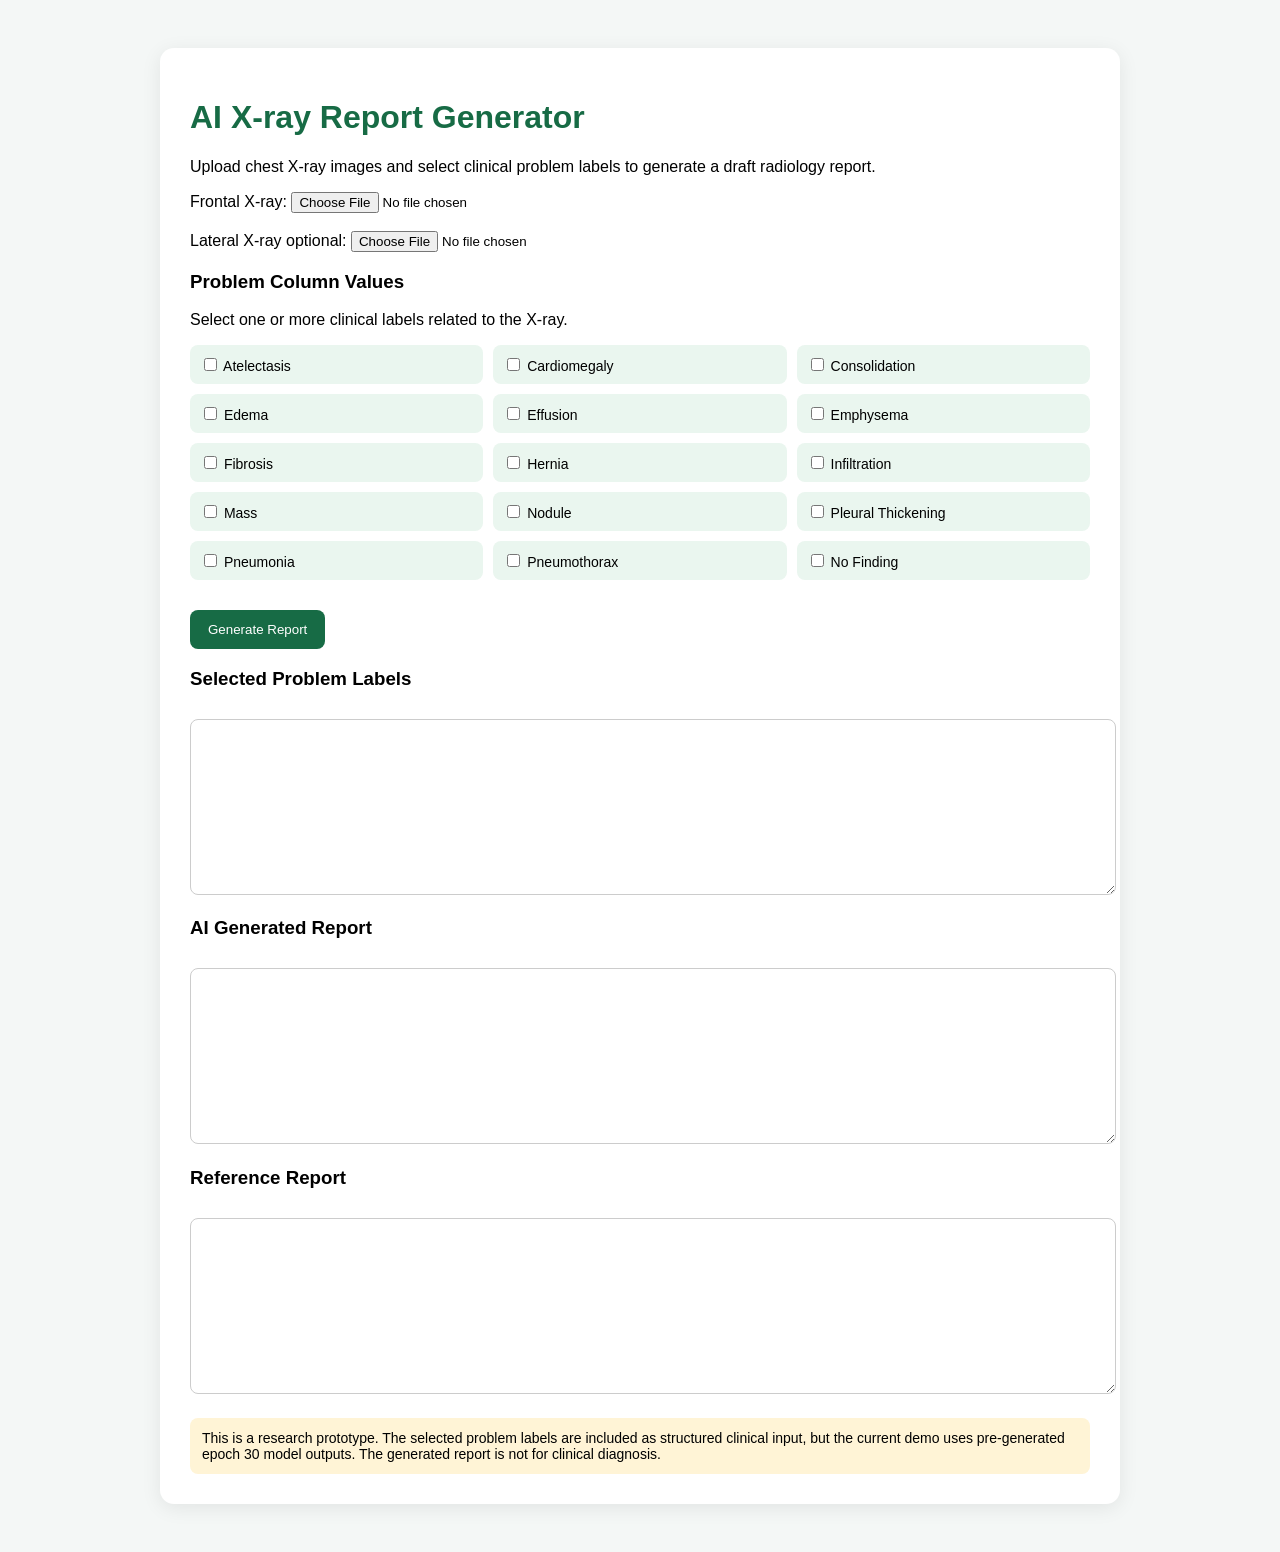
==== docs/index.html @ 262aa0b6 "Add GitHub Pages frontend" ====
<!DOCTYPE html>
<html>
<head>
  <title>AI X-ray Report Generator</title>
  <style>
    body {
      font-family: Arial, sans-serif;
      background: #f4f7f6;
      padding: 40px;
    }

    .container {
      max-width: 900px;
      margin: auto;
      background: white;
      padding: 30px;
      border-radius: 14px;
      box-shadow: 0 4px 20px rgba(0,0,0,0.08);
    }

    h1 {
      color: #176b45;
    }

    button {
      background: #176b45;
      color: white;
      padding: 12px 18px;
      border: none;
      border-radius: 8px;
      cursor: pointer;
      margin-top: 15px;
    }

    textarea {
      width: 100%;
      height: 150px;
      margin-top: 10px;
      padding: 12px;
      border-radius: 8px;
      border: 1px solid #ccc;
      white-space: pre-line;
    }

    .problem-grid {
      display: grid;
      grid-template-columns: repeat(3, 1fr);
      gap: 10px;
      margin-top: 10px;
      margin-bottom: 15px;
    }

    .problem-item {
      background: #eaf6ef;
      padding: 10px;
      border-radius: 8px;
      font-size: 14px;
    }

    .note {
      background: #fff4d6;
      padding: 12px;
      border-radius: 8px;
      margin-top: 20px;
      font-size: 14px;
    }

    .meta {
      margin-top: 15px;
      font-weight: bold;
      color: #444;
    }
  </style>
</head>

<body>
  <div class="container">
    <h1>AI X-ray Report Generator</h1>

    <p>Upload chest X-ray images and select clinical problem labels to generate a draft radiology report.</p>

    <label>Frontal X-ray:</label>
    <input type="file" id="frontal" accept="image/*">

    <br><br>

    <label>Lateral X-ray optional:</label>
    <input type="file" id="lateral" accept="image/*">

    <h3>Problem Column Values</h3>
    <p>Select one or more clinical labels related to the X-ray.</p>

    <div class="problem-grid">
      <label class="problem-item"><input type="checkbox" value="Atelectasis"> Atelectasis</label>
      <label class="problem-item"><input type="checkbox" value="Cardiomegaly"> Cardiomegaly</label>
      <label class="problem-item"><input type="checkbox" value="Consolidation"> Consolidation</label>
      <label class="problem-item"><input type="checkbox" value="Edema"> Edema</label>
      <label class="problem-item"><input type="checkbox" value="Effusion"> Effusion</label>
      <label class="problem-item"><input type="checkbox" value="Emphysema"> Emphysema</label>
      <label class="problem-item"><input type="checkbox" value="Fibrosis"> Fibrosis</label>
      <label class="problem-item"><input type="checkbox" value="Hernia"> Hernia</label>
      <label class="problem-item"><input type="checkbox" value="Infiltration"> Infiltration</label>
      <label class="problem-item"><input type="checkbox" value="Mass"> Mass</label>
      <label class="problem-item"><input type="checkbox" value="Nodule"> Nodule</label>
      <label class="problem-item"><input type="checkbox" value="Pleural Thickening"> Pleural Thickening</label>
      <label class="problem-item"><input type="checkbox" value="Pneumonia"> Pneumonia</label>
      <label class="problem-item"><input type="checkbox" value="Pneumothorax"> Pneumothorax</label>
      <label class="problem-item"><input type="checkbox" value="No Finding"> No Finding</label>
    </div>

    <button onclick="generateReport()">Generate Report</button>

    <div class="meta" id="meta"></div>

    <h3>Selected Problem Labels</h3>
    <textarea id="selectedProblems" readonly></textarea>

    <h3>AI Generated Report</h3>
    <textarea id="output" readonly></textarea>

    <h3>Reference Report</h3>
    <textarea id="reference" readonly></textarea>

    <div class="note">
      This is a research prototype. The selected problem labels are included as structured clinical input, but the current demo uses pre-generated epoch 30 model outputs. The generated report is not for clinical diagnosis.
    </div>
  </div>

  <script>
    async function generateReport() {
      const frontal = document.getElementById("frontal").files[0];
      const lateral = document.getElementById("lateral").files[0];

      if (!frontal) {
        alert("Please upload a frontal X-ray image.");
        return;
      }

      const selectedProblems = Array.from(
        document.querySelectorAll(".problem-grid input[type='checkbox']:checked")
      ).map(item => item.value);

      const formData = new FormData();
      formData.append("frontal", frontal);
      formData.append("problems", JSON.stringify(selectedProblems));

      if (lateral) {
        formData.append("lateral", lateral);
      }

      document.getElementById("output").value = "Generating report...";
      document.getElementById("reference").value = "";
      document.getElementById("selectedProblems").value = selectedProblems.join(", ");
      document.getElementById("meta").innerText = "";

      const response = await fetch("https://xray-report-backend.onrender.com/generate-report", {
        method: "POST",
        body: formData
      });

      const data = await response.json();

      if (data.error) {
        document.getElementById("output").value = data.error;
        return;
      }

      document.getElementById("meta").innerText =
        "Uploaded file: " + data.filename + " | Matched ID: " + data.matched_id;

      document.getElementById("selectedProblems").value = data.selected_problems.join(", ");
      document.getElementById("output").value = data.generated_report;
      document.getElementById("reference").value = data.reference_report;
    }
  </script>
</body>
</html>
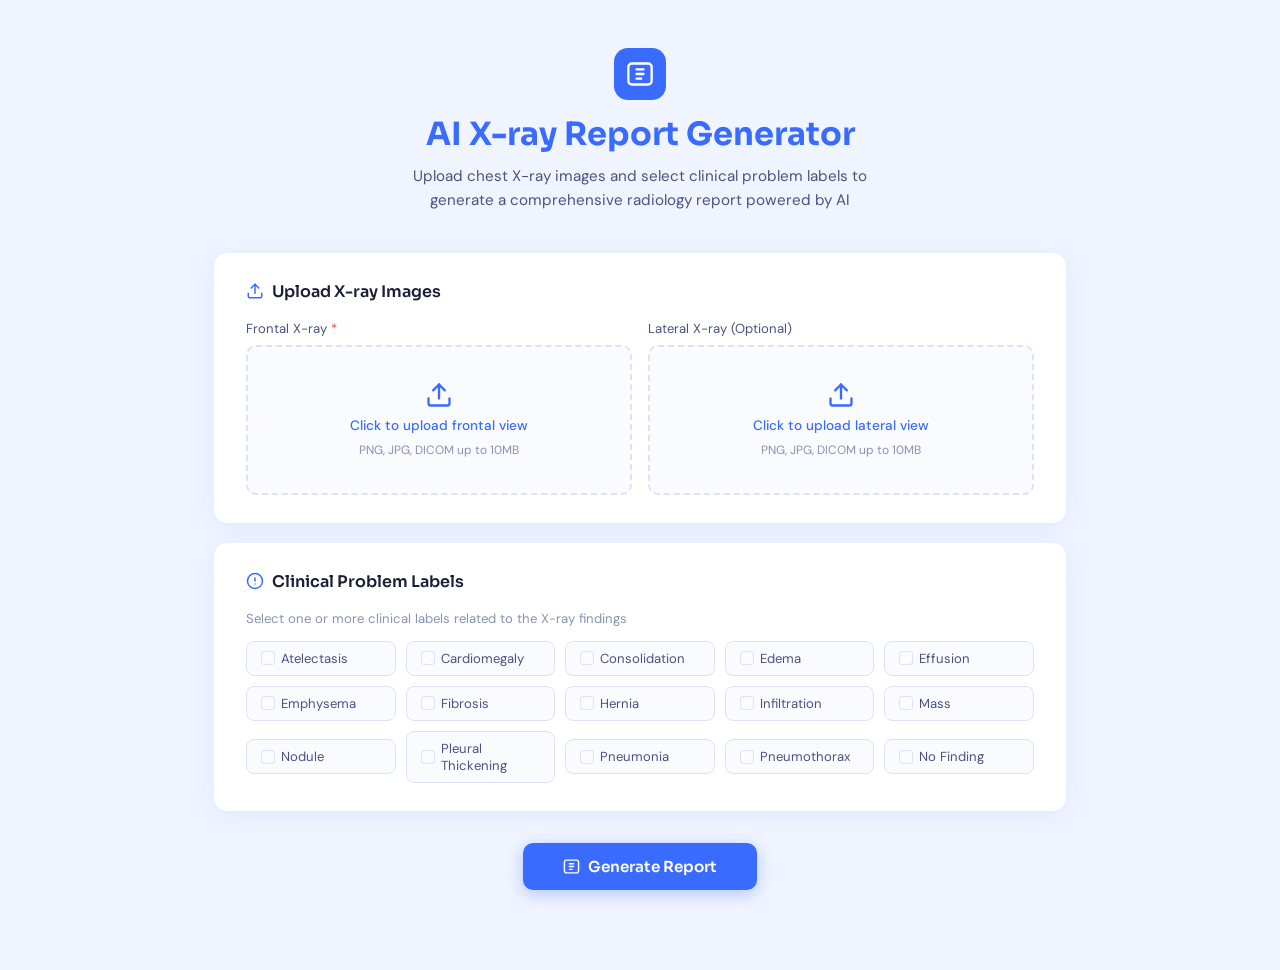
==== commit 5dca28e6: "updated index.html" ====
--- a/docs/index.html
+++ b/docs/index.html
@@ -1,177 +1,604 @@
 <!DOCTYPE html>
-<html>
+<html lang="en">
 <head>
+  <meta charset="UTF-8" />
+  <meta name="viewport" content="width=device-width, initial-scale=1.0" />
   <title>AI X-ray Report Generator</title>
+  <link href="https://fonts.googleapis.com/css2?family=DM+Sans:wght@300;400;500;600&family=Sora:wght@400;600;700&display=swap" rel="stylesheet" />
   <style>
+    :root {
+      --blue-primary: #3a6bff;
+      --blue-light: #e8eeff;
+      --blue-mid: #c4d1ff;
+      --bg: #f0f4ff;
+      --card-bg: #ffffff;
+      --text-dark: #1a1f36;
+      --text-mid: #4a5280;
+      --text-light: #8892b0;
+      --border: #dde3f5;
+      --success: #22c55e;
+      --warning-bg: #fffbeb;
+      --warning-border: #fde68a;
+      --warning-text: #92400e;
+      --radius: 14px;
+      --shadow: 0 4px 24px rgba(58, 107, 255, 0.08);
+    }
+
+    *, *::before, *::after { box-sizing: border-box; margin: 0; padding: 0; }
+
     body {
-      font-family: Arial, sans-serif;
-      background: #f4f7f6;
-      padding: 40px;
-    }
-
-    .container {
-      max-width: 900px;
-      margin: auto;
-      background: white;
-      padding: 30px;
-      border-radius: 14px;
-      box-shadow: 0 4px 20px rgba(0,0,0,0.08);
-    }
-
+      font-family: 'DM Sans', sans-serif;
+      background: var(--bg);
+      color: var(--text-dark);
+      min-height: 100vh;
+    }
+
+    /* ── Layout ── */
+    .page { max-width: 900px; margin: 0 auto; padding: 48px 24px 80px; }
+
+    /* ── Header ── */
+    header { text-align: center; margin-bottom: 40px; animation: fadeDown .5s ease both; }
+    .header-icon {
+      width: 52px; height: 52px; border-radius: 14px;
+      background: var(--blue-primary);
+      display: inline-flex; align-items: center; justify-content: center;
+      margin-bottom: 14px;
+    }
+    .header-icon svg { width: 28px; height: 28px; color: #fff; }
     h1 {
-      color: #176b45;
-    }
-
-    button {
-      background: #176b45;
-      color: white;
-      padding: 12px 18px;
-      border: none;
-      border-radius: 8px;
-      cursor: pointer;
-      margin-top: 15px;
-    }
-
-    textarea {
-      width: 100%;
-      height: 150px;
-      margin-top: 10px;
-      padding: 12px;
-      border-radius: 8px;
-      border: 1px solid #ccc;
-      white-space: pre-line;
-    }
-
-    .problem-grid {
-      display: grid;
-      grid-template-columns: repeat(3, 1fr);
-      gap: 10px;
-      margin-top: 10px;
-      margin-bottom: 15px;
-    }
-
-    .problem-item {
-      background: #eaf6ef;
-      padding: 10px;
-      border-radius: 8px;
-      font-size: 14px;
-    }
-
-    .note {
-      background: #fff4d6;
-      padding: 12px;
-      border-radius: 8px;
-      margin-top: 20px;
-      font-size: 14px;
-    }
-
-    .meta {
-      margin-top: 15px;
-      font-weight: bold;
-      color: #444;
-    }
+      font-family: 'Sora', sans-serif;
+      font-size: 2rem; font-weight: 700;
+      color: var(--blue-primary); margin-bottom: 10px;
+    }
+    header p { color: var(--text-mid); font-size: .95rem; max-width: 460px; margin: 0 auto; line-height: 1.6; }
+
+    /* ── Card ── */
+    .card {
+      background: var(--card-bg); border-radius: var(--radius);
+      box-shadow: var(--shadow); padding: 28px 32px; margin-bottom: 20px;
+      animation: fadeUp .5s ease both;
+    }
+    .card:nth-child(2) { animation-delay: .08s; }
+    .card:nth-child(3) { animation-delay: .16s; }
+
+    .card-title {
+      font-family: 'Sora', sans-serif;
+      font-size: 1rem; font-weight: 600;
+      color: var(--text-dark); margin-bottom: 18px;
+      display: flex; align-items: center; gap: 8px;
+    }
+    .card-title svg { color: var(--blue-primary); }
+
+    /* ── Upload area ── */
+    .upload-grid { display: grid; grid-template-columns: 1fr 1fr; gap: 16px; }
+    @media (max-width: 580px) { .upload-grid { grid-template-columns: 1fr; } }
+
+    .upload-label { font-size: .82rem; color: var(--text-mid); margin-bottom: 8px; display: block; }
+    .upload-label span { color: #ef4444; }
+
+    .upload-zone {
+      border: 2px dashed var(--border); border-radius: 10px;
+      background: #fafbff; cursor: pointer;
+      transition: border-color .2s, background .2s;
+      position: relative; overflow: hidden;
+      min-height: 150px; display: flex; flex-direction: column;
+      align-items: center; justify-content: center; gap: 8px;
+    }
+    .upload-zone.active-zone { border-color: var(--blue-primary); background: var(--blue-light); }
+    .upload-zone:hover { border-color: var(--blue-primary); background: var(--blue-light); }
+    .upload-zone input[type="file"] {
+      position: absolute; inset: 0; opacity: 0; cursor: pointer; width: 100%; height: 100%;
+    }
+    .upload-zone svg { color: var(--blue-primary); width: 28px; height: 28px; }
+    .upload-zone .upload-cta { font-size: .85rem; color: var(--blue-primary); font-weight: 500; }
+    .upload-zone .upload-hint { font-size: .75rem; color: var(--text-light); }
+    .upload-zone .preview-img {
+      width: 100%; height: 100%; object-fit: contain;
+      position: absolute; inset: 0; border-radius: 8px;
+    }
+    .upload-zone .preview-overlay {
+      position: absolute; inset: 0; background: rgba(0,0,0,.45);
+      display: flex; align-items: center; justify-content: center;
+      opacity: 0; transition: opacity .2s; border-radius: 8px; color: #fff; font-size: .8rem;
+    }
+    .upload-zone:hover .preview-overlay { opacity: 1; }
+
+    /* ── Labels ── */
+    .label-hint { font-size: .82rem; color: var(--text-light); margin-bottom: 14px; }
+    .labels-grid { display: grid; grid-template-columns: repeat(auto-fill, minmax(140px, 1fr)); gap: 10px; }
+
+    .label-item { display: flex; align-items: center; gap: 8px; }
+    .label-item input[type="checkbox"] { display: none; }
+    .label-chip {
+      width: 100%; padding: 8px 14px; border-radius: 8px;
+      border: 1.5px solid var(--border); background: #fafbff;
+      font-size: .82rem; color: var(--text-mid);
+      cursor: pointer; user-select: none;
+      transition: all .15s; display: flex; align-items: center; gap: 6px;
+    }
+    .label-chip .check-box {
+      width: 14px; height: 14px; border-radius: 3px;
+      border: 1.5px solid var(--border); flex-shrink: 0;
+      display: flex; align-items: center; justify-content: center;
+      transition: all .15s;
+    }
+    .label-item input:checked ~ .label-chip {
+      border-color: var(--blue-primary); background: var(--blue-light); color: var(--blue-primary); font-weight: 500;
+    }
+    .label-item input:checked ~ .label-chip .check-box {
+      background: var(--blue-primary); border-color: var(--blue-primary);
+    }
+
+    /* ── Generate button ── */
+    .btn-wrap { display: flex; justify-content: center; margin-top: 32px; animation: fadeUp .5s .24s ease both; }
+    .btn-generate {
+      background: var(--blue-primary); color: #fff;
+      border: none; border-radius: 10px;
+      padding: 14px 40px; font-size: .95rem; font-weight: 600;
+      font-family: 'Sora', sans-serif; cursor: pointer;
+      display: flex; align-items: center; gap: 8px;
+      transition: transform .15s, box-shadow .15s, background .15s;
+      box-shadow: 0 4px 16px rgba(58, 107, 255, 0.35);
+    }
+    .btn-generate:hover { background: #2d58f0; transform: translateY(-1px); box-shadow: 0 6px 24px rgba(58,107,255,.45); }
+    .btn-generate:active { transform: translateY(0); }
+    .btn-generate:disabled { opacity: .6; cursor: not-allowed; transform: none; }
+
+    /* ── RESULT PAGE ── */
+    #result-page { display: none; }
+
+    .report-header-row {
+      display: flex; align-items: center; justify-content: space-between; margin-bottom: 20px;
+    }
+    .btn-new {
+      border: 1.5px solid var(--border); background: #fff;
+      color: var(--text-mid); border-radius: 8px;
+      padding: 8px 18px; font-size: .82rem; font-weight: 500; cursor: pointer;
+      transition: border-color .15s, color .15s;
+    }
+    .btn-new:hover { border-color: var(--blue-primary); color: var(--blue-primary); }
+
+    .xray-grid { display: grid; grid-template-columns: 1fr 1fr; gap: 16px; margin-bottom: 20px; }
+    @media (max-width: 580px) { .xray-grid { grid-template-columns: 1fr; } }
+
+    .xray-panel label { font-size: .82rem; color: var(--text-mid); display: block; margin-bottom: 8px; }
+    .xray-panel .xray-img-wrap {
+      background: #000; border-radius: 10px; overflow: hidden;
+      min-height: 200px; display: flex; align-items: center; justify-content: center;
+    }
+    .xray-panel img { width: 100%; display: block; border-radius: 10px; }
+    .xray-placeholder { color: #555; font-size: .82rem; padding: 40px; text-align: center; }
+
+    /* Diagnostic box */
+    .diagnostic-box {
+      border: 1.5px solid #c6f0d4; background: #f0fdf4;
+      border-radius: 10px; padding: 22px 24px;
+    }
+    .diagnostic-title {
+      font-family: 'Sora', sans-serif; font-size: 1rem; font-weight: 600;
+      color: var(--text-dark); margin-bottom: 14px;
+      display: flex; align-items: center; gap: 8px;
+    }
+    .diagnostic-title svg { color: var(--success); }
+    .diagnostic-body { font-size: .875rem; color: var(--text-mid); line-height: 1.7; }
+    .diagnostic-body .section-label {
+      font-weight: 600; color: var(--text-dark); margin-top: 14px; margin-bottom: 4px;
+      text-transform: uppercase; font-size: .72rem; letter-spacing: .06em;
+      display: block;
+    }
+    .diagnostic-body ul { padding-left: 18px; }
+    .diagnostic-body ul li { margin-bottom: 4px; }
+    .diagnostic-body .report-date { margin-top: 16px; font-size: .8rem; color: var(--text-light); }
+
+    /* Loading */
+    .loading-box {
+      text-align: center; padding: 48px 24px;
+      display: none; flex-direction: column; align-items: center; gap: 16px;
+    }
+    .spinner {
+      width: 40px; height: 40px; border: 3px solid var(--blue-mid);
+      border-top-color: var(--blue-primary); border-radius: 50%;
+      animation: spin .8s linear infinite;
+    }
+    .loading-text { color: var(--text-mid); font-size: .9rem; }
+
+    /* Warning */
+    .warning-box {
+      background: var(--warning-bg); border: 1px solid var(--warning-border);
+      border-radius: 10px; padding: 14px 18px; margin-top: 20px;
+      font-size: .8rem; color: var(--warning-text); line-height: 1.6;
+    }
+    .warning-box strong { font-weight: 600; }
+
+    /* Animations */
+    @keyframes fadeDown { from { opacity: 0; transform: translateY(-16px); } to { opacity: 1; transform: translateY(0); } }
+    @keyframes fadeUp   { from { opacity: 0; transform: translateY(16px);  } to { opacity: 1; transform: translateY(0); } }
+    @keyframes spin     { to { transform: rotate(360deg); } }
   </style>
 </head>
-
 <body>
-  <div class="container">
+<div class="page">
+
+  <!-- HEADER (shared) -->
+  <header>
+    <div class="header-icon">
+      <svg viewBox="0 0 24 24" fill="none" stroke="currentColor" stroke-width="2" stroke-linecap="round" stroke-linejoin="round">
+        <rect x="2" y="3" width="20" height="18" rx="3"/><path d="M9 8h6M9 12h6M9 16h4"/>
+      </svg>
+    </div>
     <h1>AI X-ray Report Generator</h1>
-
-    <p>Upload chest X-ray images and select clinical problem labels to generate a draft radiology report.</p>
-
-    <label>Frontal X-ray:</label>
-    <input type="file" id="frontal" accept="image/*">
-
-    <br><br>
-
-    <label>Lateral X-ray optional:</label>
-    <input type="file" id="lateral" accept="image/*">
-
-    <h3>Problem Column Values</h3>
-    <p>Select one or more clinical labels related to the X-ray.</p>
-
-    <div class="problem-grid">
-      <label class="problem-item"><input type="checkbox" value="Atelectasis"> Atelectasis</label>
-      <label class="problem-item"><input type="checkbox" value="Cardiomegaly"> Cardiomegaly</label>
-      <label class="problem-item"><input type="checkbox" value="Consolidation"> Consolidation</label>
-      <label class="problem-item"><input type="checkbox" value="Edema"> Edema</label>
-      <label class="problem-item"><input type="checkbox" value="Effusion"> Effusion</label>
-      <label class="problem-item"><input type="checkbox" value="Emphysema"> Emphysema</label>
-      <label class="problem-item"><input type="checkbox" value="Fibrosis"> Fibrosis</label>
-      <label class="problem-item"><input type="checkbox" value="Hernia"> Hernia</label>
-      <label class="problem-item"><input type="checkbox" value="Infiltration"> Infiltration</label>
-      <label class="problem-item"><input type="checkbox" value="Mass"> Mass</label>
-      <label class="problem-item"><input type="checkbox" value="Nodule"> Nodule</label>
-      <label class="problem-item"><input type="checkbox" value="Pleural Thickening"> Pleural Thickening</label>
-      <label class="problem-item"><input type="checkbox" value="Pneumonia"> Pneumonia</label>
-      <label class="problem-item"><input type="checkbox" value="Pneumothorax"> Pneumothorax</label>
-      <label class="problem-item"><input type="checkbox" value="No Finding"> No Finding</label>
+    <p>Upload chest X-ray images and select clinical problem labels to generate a comprehensive radiology report powered by AI</p>
+  </header>
+
+  <!-- ══ MAIN PAGE ══ -->
+  <div id="main-page">
+
+    <!-- Upload card -->
+    <div class="card">
+      <div class="card-title">
+        <svg width="18" height="18" viewBox="0 0 24 24" fill="none" stroke="currentColor" stroke-width="2" stroke-linecap="round" stroke-linejoin="round">
+          <path d="M21 15v4a2 2 0 0 1-2 2H5a2 2 0 0 1-2-2v-4"/><polyline points="17 8 12 3 7 8"/><line x1="12" y1="3" x2="12" y2="15"/>
+        </svg>
+        Upload X-ray Images
+      </div>
+      <div class="upload-grid">
+
+        <!-- Frontal -->
+        <div>
+          <label class="upload-label">Frontal X-ray <span>*</span></label>
+          <div class="upload-zone" id="frontal-zone">
+            <input type="file" id="frontal-input" accept="image/png,image/jpeg,.dcm" />
+            <svg viewBox="0 0 24 24" fill="none" stroke="currentColor" stroke-width="2" stroke-linecap="round" stroke-linejoin="round">
+              <path d="M21 15v4a2 2 0 0 1-2 2H5a2 2 0 0 1-2-2v-4"/><polyline points="17 8 12 3 7 8"/><line x1="12" y1="3" x2="12" y2="15"/>
+            </svg>
+            <span class="upload-cta">Click to upload frontal view</span>
+            <span class="upload-hint">PNG, JPG, DICOM up to 10MB</span>
+          </div>
+        </div>
+
+        <!-- Lateral -->
+        <div>
+          <label class="upload-label">Lateral X-ray (Optional)</label>
+          <div class="upload-zone" id="lateral-zone">
+            <input type="file" id="lateral-input" accept="image/png,image/jpeg,.dcm" />
+            <svg viewBox="0 0 24 24" fill="none" stroke="currentColor" stroke-width="2" stroke-linecap="round" stroke-linejoin="round">
+              <path d="M21 15v4a2 2 0 0 1-2 2H5a2 2 0 0 1-2-2v-4"/><polyline points="17 8 12 3 7 8"/><line x1="12" y1="3" x2="12" y2="15"/>
+            </svg>
+            <span class="upload-cta">Click to upload lateral view</span>
+            <span class="upload-hint">PNG, JPG, DICOM up to 10MB</span>
+          </div>
+        </div>
+
+      </div>
     </div>
 
-    <button onclick="generateReport()">Generate Report</button>
-
-    <div class="meta" id="meta"></div>
-
-    <h3>Selected Problem Labels</h3>
-    <textarea id="selectedProblems" readonly></textarea>
-
-    <h3>AI Generated Report</h3>
-    <textarea id="output" readonly></textarea>
-
-    <h3>Reference Report</h3>
-    <textarea id="reference" readonly></textarea>
-
-    <div class="note">
-      This is a research prototype. The selected problem labels are included as structured clinical input, but the current demo uses pre-generated epoch 30 model outputs. The generated report is not for clinical diagnosis.
+    <!-- Labels card -->
+    <div class="card">
+      <div class="card-title">
+        <svg width="18" height="18" viewBox="0 0 24 24" fill="none" stroke="currentColor" stroke-width="2" stroke-linecap="round" stroke-linejoin="round">
+          <circle cx="12" cy="12" r="10"/><line x1="12" y1="8" x2="12" y2="12"/><line x1="12" y1="16" x2="12.01" y2="16"/>
+        </svg>
+        Clinical Problem Labels
+      </div>
+      <p class="label-hint">Select one or more clinical labels related to the X-ray findings</p>
+      <div class="labels-grid" id="labels-grid">
+        <!-- Chips injected by JS -->
+      </div>
     </div>
-  </div>
-
-  <script>
-    async function generateReport() {
-      const frontal = document.getElementById("frontal").files[0];
-      const lateral = document.getElementById("lateral").files[0];
-
-      if (!frontal) {
-        alert("Please upload a frontal X-ray image.");
-        return;
+
+    <!-- Generate button -->
+    <div class="btn-wrap">
+      <button class="btn-generate" id="generate-btn">
+        <svg width="17" height="17" viewBox="0 0 24 24" fill="none" stroke="currentColor" stroke-width="2" stroke-linecap="round" stroke-linejoin="round">
+          <rect x="2" y="3" width="20" height="18" rx="3"/><path d="M9 8h6M9 12h6M9 16h4"/>
+        </svg>
+        Generate Report
+      </button>
+    </div>
+
+  </div><!-- /main-page -->
+
+  <!-- ══ RESULT PAGE ══ -->
+  <div id="result-page">
+    <div class="card">
+
+      <div class="report-header-row">
+        <div class="card-title" style="margin-bottom:0">
+          <svg width="18" height="18" viewBox="0 0 24 24" fill="none" stroke="currentColor" stroke-width="2" stroke-linecap="round" stroke-linejoin="round" style="color:#22c55e">
+            <rect x="2" y="3" width="20" height="18" rx="3"/><path d="M9 8h6M9 12h6M9 16h4"/>
+          </svg>
+          Radiology Report
+        </div>
+        <button class="btn-new" id="new-analysis-btn">New Analysis</button>
+      </div>
+
+      <!-- X-ray previews -->
+      <div class="xray-grid" style="margin-top:18px">
+        <div class="xray-panel">
+          <label>Frontal View</label>
+          <div class="xray-img-wrap" id="result-frontal-wrap">
+            <span class="xray-placeholder">No image uploaded</span>
+          </div>
+        </div>
+        <div class="xray-panel">
+          <label>Lateral View</label>
+          <div class="xray-img-wrap" id="result-lateral-wrap">
+            <span class="xray-placeholder">Not provided</span>
+          </div>
+        </div>
+      </div>
+
+      <!-- Loading indicator -->
+      <div class="loading-box" id="loading-box" style="display:flex">
+        <div class="spinner"></div>
+        <p class="loading-text">Analyzing X-ray images and generating report…</p>
+      </div>
+
+      <!-- Diagnostic output -->
+      <div class="diagnostic-box" id="diagnostic-box" style="display:none">
+        <div class="diagnostic-title">
+          <svg width="18" height="18" viewBox="0 0 24 24" fill="none" stroke="currentColor" stroke-width="2" stroke-linecap="round" stroke-linejoin="round">
+            <path d="M22 11.08V12a10 10 0 1 1-5.93-9.14"/><polyline points="22 4 12 14.01 9 11.01"/>
+          </svg>
+          Diagnostic Analysis
+        </div>
+        <div class="diagnostic-body" id="diagnostic-body">
+          <!-- Populated by model output -->
+        </div>
+      </div>
+
+      <!-- Disclaimer -->
+      <div class="warning-box">
+        <strong>Note:</strong> This is an AI-generated report for educational and reference purposes.
+        Always consult with a qualified radiologist or healthcare professional for accurate diagnosis and treatment decisions.
+      </div>
+
+    </div>
+  </div><!-- /result-page -->
+
+</div><!-- /page -->
+
+<script>
+  /* ────────── State ────────── */
+  const state = {
+    frontalFile: null,
+    lateralFile: null,
+    frontalDataUrl: null,
+    lateralDataUrl: null,
+  };
+
+  /* ────────── Label list ────────── */
+  const LABELS = [
+    'Atelectasis','Cardiomegaly','Consolidation','Edema','Effusion',
+    'Emphysema','Fibrosis','Hernia','Infiltration','Mass',
+    'Nodule','Pleural Thickening','Pneumonia','Pneumothorax','No Finding'
+  ];
+
+  const labelsGrid = document.getElementById('labels-grid');
+  LABELS.forEach(label => {
+    const id = 'lbl-' + label.replace(/\s+/g,'-').toLowerCase();
+    labelsGrid.insertAdjacentHTML('beforeend', `
+      <label class="label-item">
+        <input type="checkbox" id="${id}" value="${label}" />
+        <span class="label-chip">
+          <span class="check-box">
+            <svg width="9" height="9" viewBox="0 0 12 12" fill="none" stroke="#fff" stroke-width="2.5" stroke-linecap="round" stroke-linejoin="round">
+              <polyline points="2 6 5 9 10 3"/>
+            </svg>
+          </span>
+          ${label}
+        </span>
+      </label>`);
+  });
+
+  /* ────────── Upload preview ────────── */
+  function setupUpload(inputId, zoneId, stateKey, dataUrlKey) {
+    const input = document.getElementById(inputId);
+    const zone  = document.getElementById(zoneId);
+
+    input.addEventListener('change', () => {
+      const file = input.files[0];
+      if (!file) return;
+      state[stateKey] = file;
+      const reader = new FileReader();
+      reader.onload = e => {
+        state[dataUrlKey] = e.target.result;
+        // Clear old preview
+        zone.querySelectorAll('.preview-img, .preview-overlay').forEach(el => el.remove());
+        const img = document.createElement('img');
+        img.src = e.target.result;
+        img.className = 'preview-img';
+        zone.appendChild(img);
+        const overlay = document.createElement('div');
+        overlay.className = 'preview-overlay';
+        overlay.textContent = 'Click to replace';
+        zone.appendChild(overlay);
+        zone.querySelector('svg').style.display = 'none';
+        zone.querySelector('.upload-cta').style.display = 'none';
+        zone.querySelector('.upload-hint').style.display = 'none';
+      };
+      reader.readAsDataURL(file);
+    });
+  }
+
+  setupUpload('frontal-input', 'frontal-zone', 'frontalFile', 'frontalDataUrl');
+  setupUpload('lateral-input', 'lateral-zone', 'lateralFile', 'lateralDataUrl');
+
+  /* ────────── Helpers ────────── */
+  function getSelectedLabels() {
+    return [...document.querySelectorAll('#labels-grid input:checked')].map(el => el.value);
+  }
+
+  function showPage(page) {
+    document.getElementById('main-page').style.display   = page === 'main'   ? '' : 'none';
+    document.getElementById('result-page').style.display = page === 'result' ? '' : 'none';
+  }
+
+  /* ────────── Populate result images ────────── */
+  function populateResultImages() {
+    const fw = document.getElementById('result-frontal-wrap');
+    fw.innerHTML = state.frontalDataUrl
+      ? `<img src="${state.frontalDataUrl}" alt="Frontal X-ray" />`
+      : `<span class="xray-placeholder">No image uploaded</span>`;
+
+    const lw = document.getElementById('result-lateral-wrap');
+    lw.innerHTML = state.lateralDataUrl
+      ? `<img src="${state.lateralDataUrl}" alt="Lateral X-ray" />`
+      : `<span class="xray-placeholder">Not provided</span>`;
+  }
+
+  /* ────────── Render report ────────── */
+  function renderReport(modelOutput) {
+    /*
+     * modelOutput can be either:
+     *   1. A plain string  → rendered as-is inside a <p>
+     *   2. A structured object (see schema below) → rendered with sections
+     *
+     * Expected object schema (all fields optional):
+     * {
+     *   summary: "Based on the analysis …",
+     *   findings: [{ label: "Pneumonia", detail: "Findings consistent with …" }],
+     *   impression: "The radiological examination reveals …",
+     *   recommendations: ["Follow-up imaging …", "…"],
+     *   labels: ["Pneumonia"]            // detected labels (override)
+     * }
+     *
+     * If your model returns JSON, parse it before calling renderReport().
+     * If it returns free text, just pass the string.
+     */
+    const body = document.getElementById('diagnostic-body');
+    body.innerHTML = '';
+
+    if (typeof modelOutput === 'string') {
+      body.innerHTML = `<p>${modelOutput.replace(/\n/g, '<br/>')}</p>
+        <span class="report-date">Report generated on: ${new Date().toLocaleDateString('en-US',{year:'numeric',month:'long',day:'numeric'})}</span>`;
+      return;
+    }
+
+    const o = modelOutput;
+    let html = '';
+
+    if (o.summary)
+      html += `<p>${o.summary}</p>`;
+
+    if (o.findings?.length) {
+      html += `<span class="section-label">Clinical Findings:</span><ul>`;
+      o.findings.forEach(f => { html += `<li><strong>${f.label}:</strong> ${f.detail}</li>`; });
+      html += `</ul>`;
+    }
+
+    if (o.impression)
+      html += `<span class="section-label">Impression:</span><p>${o.impression}</p>`;
+
+    if (o.recommendations?.length) {
+      html += `<span class="section-label">Recommendations:</span><ul>`;
+      o.recommendations.forEach(r => { html += `<li>${r}</li>`; });
+      html += `</ul>`;
+    }
+
+    html += `<p class="report-date">Report generated on: ${new Date().toLocaleDateString('en-US',{year:'numeric',month:'long',day:'numeric'})}</p>`;
+    body.innerHTML = html;
+  }
+
+  /* ────────── Call your model ────────── */
+  /*
+   * INTEGRATION POINT
+   * Replace the body of callModel() with your actual model API call.
+   *
+   * It receives:
+   *   frontalDataUrl  – base64 data URL of the frontal X-ray (or null)
+   *   lateralDataUrl  – base64 data URL of the lateral X-ray  (or null)
+   *   labels          – array of selected label strings
+   *
+   * It must return either:
+   *   • A plain string (free-text report)
+   *   • A structured object matching the schema described in renderReport()
+   *
+   * The stub below returns a mock structured response for UI testing.
+   */
+  async function callModel(frontalDataUrl, lateralDataUrl, labels) {
+  const formData = new FormData();
+
+  if (state.frontalFile) {
+    formData.append("frontal", state.frontalFile);
+  }
+
+  if (state.lateralFile) {
+    formData.append("lateral", state.lateralFile);
+  }
+
+  formData.append("problems", JSON.stringify(labels));
+
+  const res = await fetch("https://xray-report-backend.onrender.com/generate-report", {
+    method: "POST",
+    body: formData
+  });
+
+  if (!res.ok) {
+    throw new Error("Backend error: " + res.status);
+  }
+
+  const data = await res.json();
+
+  if (data.error) {
+    throw new Error(data.error);
+  }
+
+  return {
+    summary: "AI generated draft radiology report based on the uploaded X-ray image.",
+    findings: [
+      {
+        label: "Generated Report",
+        detail: data.generated_report
+      },
+      {
+        label: "Selected Problem Labels",
+        detail: data.selected_problems && data.selected_problems.length
+          ? data.selected_problems.join(", ")
+          : "No labels selected"
       }
-
-      const selectedProblems = Array.from(
-        document.querySelectorAll(".problem-grid input[type='checkbox']:checked")
-      ).map(item => item.value);
-
-      const formData = new FormData();
-      formData.append("frontal", frontal);
-      formData.append("problems", JSON.stringify(selectedProblems));
-
-      if (lateral) {
-        formData.append("lateral", lateral);
-      }
-
-      document.getElementById("output").value = "Generating report...";
-      document.getElementById("reference").value = "";
-      document.getElementById("selectedProblems").value = selectedProblems.join(", ");
-      document.getElementById("meta").innerText = "";
-
-      const response = await fetch("https://xray-report-backend.onrender.com/generate-report", {
-        method: "POST",
-        body: formData
-      });
-
-      const data = await response.json();
-
-      if (data.error) {
-        document.getElementById("output").value = data.error;
-        return;
-      }
-
-      document.getElementById("meta").innerText =
-        "Uploaded file: " + data.filename + " | Matched ID: " + data.matched_id;
-
-      document.getElementById("selectedProblems").value = data.selected_problems.join(", ");
-      document.getElementById("output").value = data.generated_report;
-      document.getElementById("reference").value = data.reference_report;
-    }
-  </script>
+    ],
+    impression: data.reference_report
+      ? "Reference report: " + data.reference_report
+      : "No reference report available.",
+    recommendations: [
+      "This is a research prototype and not a clinical diagnosis.",
+      "A qualified radiologist should review the result."
+    ]
+  };
+}
+
+  /* ────────── Generate button ────────── */
+  document.getElementById('generate-btn').addEventListener('click', async () => {
+    if (!state.frontalFile) {
+      alert('Please upload a frontal X-ray image before generating the report.');
+      return;
+    }
+
+    // Switch to result page, show loading
+    showPage('result');
+    populateResultImages();
+    document.getElementById('loading-box').style.display  = 'flex';
+    document.getElementById('diagnostic-box').style.display = 'none';
+
+    try {
+      const output = await callModel(state.frontalDataUrl, state.lateralDataUrl, getSelectedLabels());
+      renderReport(output);
+    } catch (err) {
+      renderReport(`Error generating report: ${err.message}. Please try again.`);
+    } finally {
+      document.getElementById('loading-box').style.display  = 'none';
+      document.getElementById('diagnostic-box').style.display = '';
+    }
+  });
+
+  /* ────────── New Analysis ────────── */
+  document.getElementById('new-analysis-btn').addEventListener('click', () => {
+    showPage('main');
+  });
+
+  /* ────────── Init ────────── */
+  showPage('main');
+</script>
 </body>
-</html>+</html>
